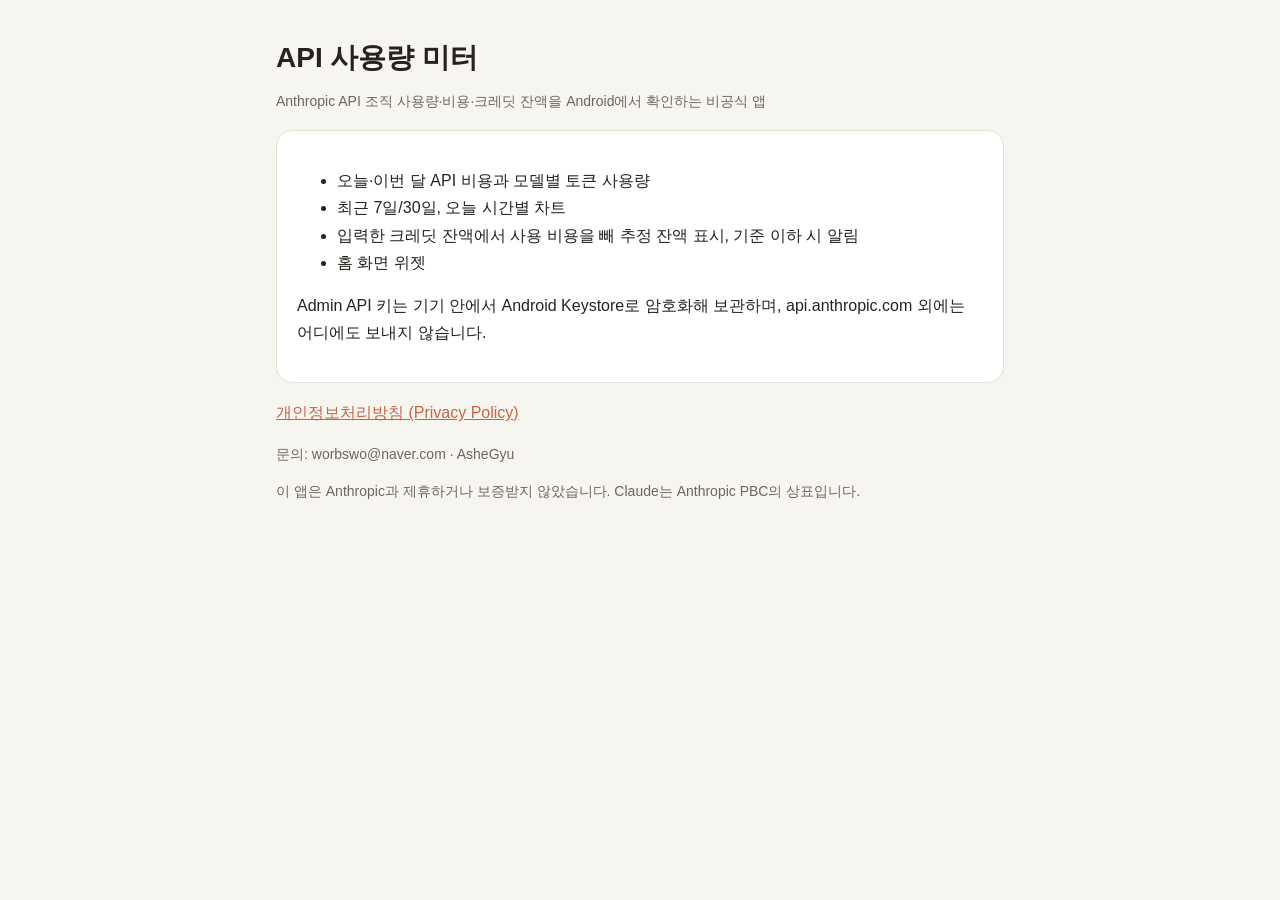
==== usage-meter/index.html @ 76734dc9 "API 사용량 미터 소개·개인정보처리방침 페이지 추가 (usage-meter/) 기존 사각성경 페이지와 app-ads.txt 는 그대로 두고 하위 폴더에 추가한다.  Co-Auth" ====
<!doctype html>
<html lang="ko">
<head>
<meta charset="utf-8">
<meta name="viewport" content="width=device-width, initial-scale=1">
<title>API 사용량 미터</title>
<link rel="stylesheet" href="style.css">
</head>
<body>
<main>
  <h1>API 사용량 미터</h1>
  <p class="muted">Anthropic API 조직 사용량·비용·크레딧 잔액을 Android에서 확인하는 비공식 앱</p>
  <div class="card">
    <ul>
      <li>오늘·이번 달 API 비용과 모델별 토큰 사용량</li>
      <li>최근 7일/30일, 오늘 시간별 차트</li>
      <li>입력한 크레딧 잔액에서 사용 비용을 빼 추정 잔액 표시, 기준 이하 시 알림</li>
      <li>홈 화면 위젯</li>
    </ul>
    <p>Admin API 키는 기기 안에서 Android Keystore로 암호화해 보관하며, api.anthropic.com 외에는 어디에도 보내지 않습니다.</p>
  </div>
  <p><a href="privacy-policy.html">개인정보처리방침 (Privacy Policy)</a></p>
  <p class="muted">문의: worbswo@naver.com · AsheGyu</p>
  <p class="muted">이 앱은 Anthropic과 제휴하거나 보증받지 않았습니다. Claude는 Anthropic PBC의 상표입니다.</p>
</main>
</body>
</html>
---- usage-meter/style.css ----
:root { --bg:#f7f5f0; --ink:#26221e; --muted:#6e665e; --accent:#c86442; --card:#ffffff; --line:#e6e0d6; }
@media (prefers-color-scheme: dark) { :root { --bg:#1f1e1b; --ink:#f1ede6; --muted:#b5ada3; --accent:#ffb59b; --card:#2a2925; --line:#3a3833; } }
* { box-sizing: border-box; }
body { margin:0; background:var(--bg); color:var(--ink); font:16px/1.7 -apple-system, "Apple SD Gothic Neo", "Noto Sans KR", "Malgun Gothic", sans-serif; }
main { max-width: 760px; margin: 0 auto; padding: 40px 16px 80px; }
h1 { font-size: 28px; line-height: 1.3; margin: 0 0 8px; }
h2 { font-size: 19px; margin: 32px 0 8px; padding-top: 8px; border-top: 1px solid var(--line); }
p, li { color: var(--ink); } .muted { color: var(--muted); font-size: 14px; }
a { color: var(--accent); }
table { width:100%; border-collapse: collapse; font-size: 14px; } th, td { border:1px solid var(--line); padding:8px; text-align:left; vertical-align: top; }
.card { background:var(--card); border:1px solid var(--line); border-radius:16px; padding:20px; margin:16px 0; }
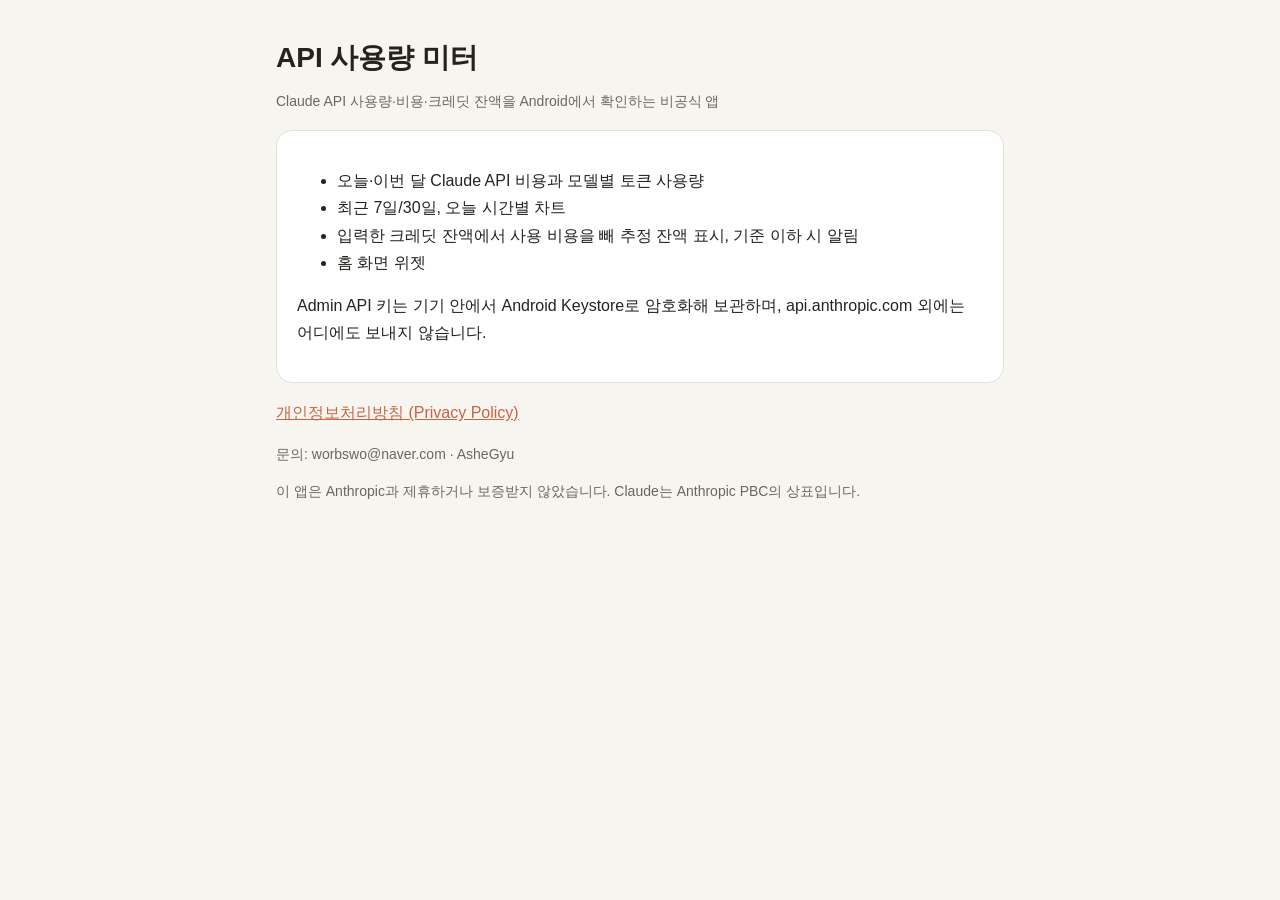
==== commit dcd61a43: "usage-meter 소개에 Claude API 명시 Co-Authored-By: Claude Opus 5.5 <noreply@anthropic.com> Claude-Session" ====
--- a/usage-meter/index.html
+++ b/usage-meter/index.html
@@ -9,10 +9,10 @@
 <body>
 <main>
   <h1>API 사용량 미터</h1>
-  <p class="muted">Anthropic API 조직 사용량·비용·크레딧 잔액을 Android에서 확인하는 비공식 앱</p>
+  <p class="muted">Claude API 사용량·비용·크레딧 잔액을 Android에서 확인하는 비공식 앱</p>
   <div class="card">
     <ul>
-      <li>오늘·이번 달 API 비용과 모델별 토큰 사용량</li>
+      <li>오늘·이번 달 Claude API 비용과 모델별 토큰 사용량</li>
       <li>최근 7일/30일, 오늘 시간별 차트</li>
       <li>입력한 크레딧 잔액에서 사용 비용을 빼 추정 잔액 표시, 기준 이하 시 알림</li>
       <li>홈 화면 위젯</li>
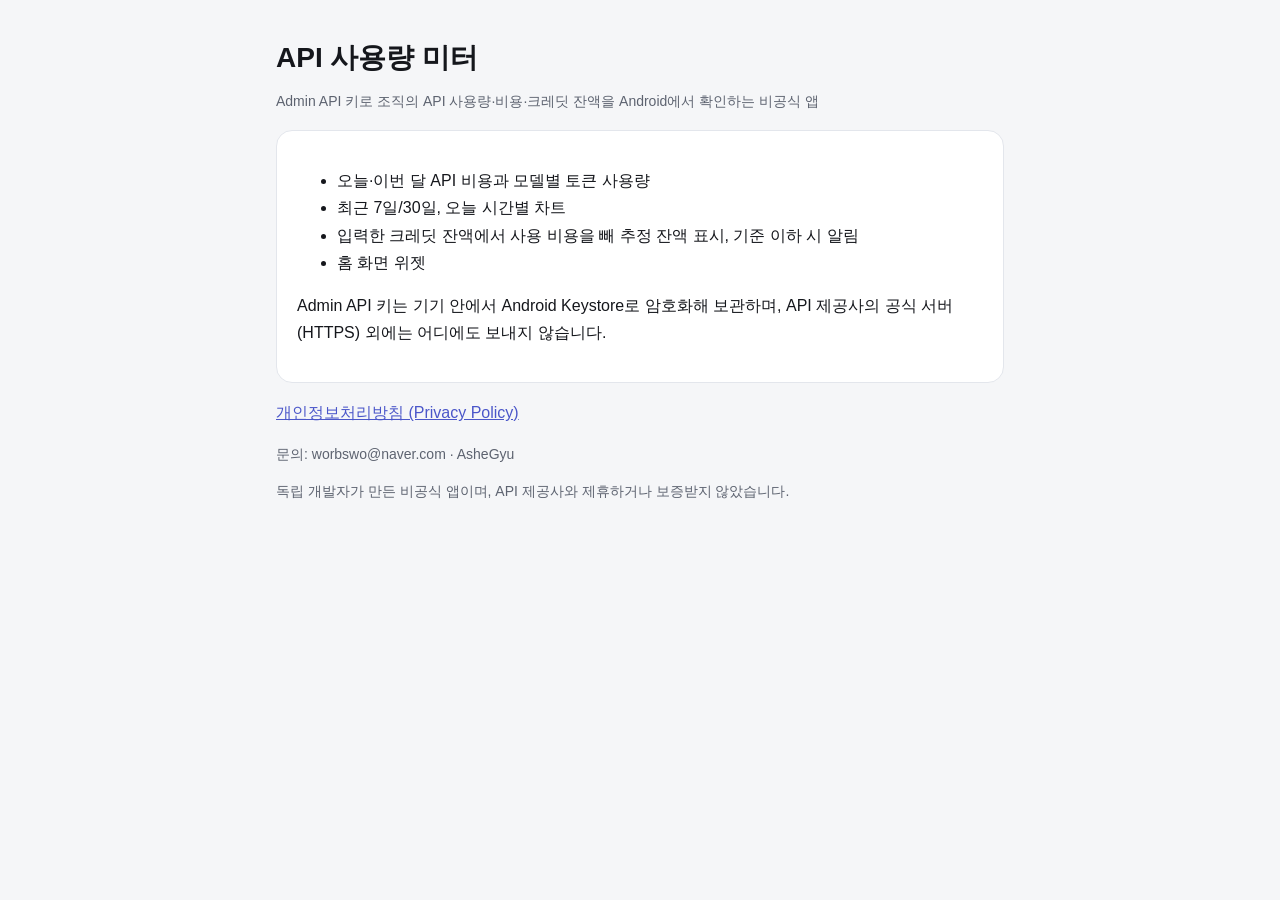
==== commit ade38574: "usage-meter: 브랜드 표현 제거, 인디고 색상으로 변경 Co-Authored-By: Claude Opus 5.5 <noreply@anthropic.com> Claude-S" ====
--- a/usage-meter/index.html
+++ b/usage-meter/index.html
@@ -9,19 +9,19 @@
 <body>
 <main>
   <h1>API 사용량 미터</h1>
-  <p class="muted">Claude API 사용량·비용·크레딧 잔액을 Android에서 확인하는 비공식 앱</p>
+  <p class="muted">Admin API 키로 조직의 API 사용량·비용·크레딧 잔액을 Android에서 확인하는 비공식 앱</p>
   <div class="card">
     <ul>
-      <li>오늘·이번 달 Claude API 비용과 모델별 토큰 사용량</li>
+      <li>오늘·이번 달 API 비용과 모델별 토큰 사용량</li>
       <li>최근 7일/30일, 오늘 시간별 차트</li>
       <li>입력한 크레딧 잔액에서 사용 비용을 빼 추정 잔액 표시, 기준 이하 시 알림</li>
       <li>홈 화면 위젯</li>
     </ul>
-    <p>Admin API 키는 기기 안에서 Android Keystore로 암호화해 보관하며, api.anthropic.com 외에는 어디에도 보내지 않습니다.</p>
+    <p>Admin API 키는 기기 안에서 Android Keystore로 암호화해 보관하며, API 제공사의 공식 서버(HTTPS) 외에는 어디에도 보내지 않습니다.</p>
   </div>
   <p><a href="privacy-policy.html">개인정보처리방침 (Privacy Policy)</a></p>
   <p class="muted">문의: worbswo@naver.com · AsheGyu</p>
-  <p class="muted">이 앱은 Anthropic과 제휴하거나 보증받지 않았습니다. Claude는 Anthropic PBC의 상표입니다.</p>
+  <p class="muted">독립 개발자가 만든 비공식 앱이며, API 제공사와 제휴하거나 보증받지 않았습니다.</p>
 </main>
 </body>
 </html>
--- a/usage-meter/style.css
+++ b/usage-meter/style.css
@@ -1,5 +1,5 @@
-:root { --bg:#f7f5f0; --ink:#26221e; --muted:#6e665e; --accent:#c86442; --card:#ffffff; --line:#e6e0d6; }
-@media (prefers-color-scheme: dark) { :root { --bg:#1f1e1b; --ink:#f1ede6; --muted:#b5ada3; --accent:#ffb59b; --card:#2a2925; --line:#3a3833; } }
+:root { --bg:#f5f6f8; --ink:#15171c; --muted:#5d6370; --accent:#4a56c9; --card:#ffffff; --line:#e3e6ec; }
+@media (prefers-color-scheme: dark) { :root { --bg:#0e1014; --ink:#eef0f4; --muted:#979da9; --accent:#9aa4ff; --card:#171a1f; --line:#262a31; } }
 * { box-sizing: border-box; }
 body { margin:0; background:var(--bg); color:var(--ink); font:16px/1.7 -apple-system, "Apple SD Gothic Neo", "Noto Sans KR", "Malgun Gothic", sans-serif; }
 main { max-width: 760px; margin: 0 auto; padding: 40px 16px 80px; }
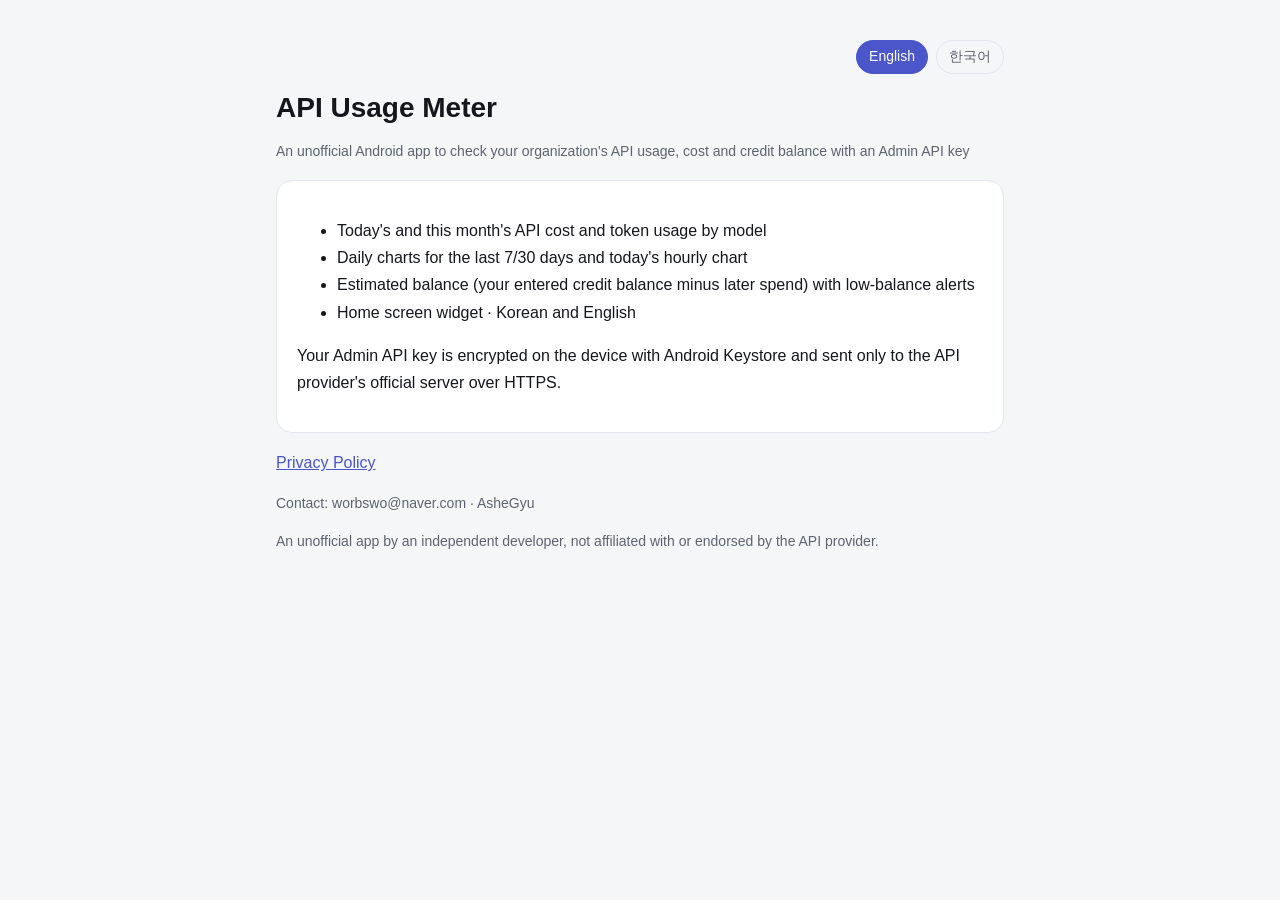
==== commit e9c36a96: "usage-meter: 영어·한국어 소개/개인정보처리방침 (브라우저 언어 자동 선택, ?lang= 전환) Co-Authored-By: Claude Opus 5.5 <noreply@" ====
--- a/usage-meter/index.html
+++ b/usage-meter/index.html
@@ -1,27 +1,57 @@
 <!doctype html>
-<html lang="ko">
+<html lang="en">
 <head>
 <meta charset="utf-8">
 <meta name="viewport" content="width=device-width, initial-scale=1">
-<title>API 사용량 미터</title>
+<title>API Usage Meter</title>
 <link rel="stylesheet" href="style.css">
 </head>
 <body>
 <main>
-  <h1>API 사용량 미터</h1>
-  <p class="muted">Admin API 키로 조직의 API 사용량·비용·크레딧 잔액을 Android에서 확인하는 비공식 앱</p>
-  <div class="card">
-    <ul>
-      <li>오늘·이번 달 API 비용과 모델별 토큰 사용량</li>
-      <li>최근 7일/30일, 오늘 시간별 차트</li>
-      <li>입력한 크레딧 잔액에서 사용 비용을 빼 추정 잔액 표시, 기준 이하 시 알림</li>
-      <li>홈 화면 위젯</li>
-    </ul>
-    <p>Admin API 키는 기기 안에서 Android Keystore로 암호화해 보관하며, API 제공사의 공식 서버(HTTPS) 외에는 어디에도 보내지 않습니다.</p>
-  </div>
-  <p><a href="privacy-policy.html">개인정보처리방침 (Privacy Policy)</a></p>
-  <p class="muted">문의: worbswo@naver.com · AsheGyu</p>
-  <p class="muted">독립 개발자가 만든 비공식 앱이며, API 제공사와 제휴하거나 보증받지 않았습니다.</p>
+  <nav class="lang"><a href="?lang=en" data-lang="en">English</a><a href="?lang=ko" data-lang="ko">한국어</a></nav>
+
+  <section data-section="en" lang="en">
+    <h1>API Usage Meter</h1>
+    <p class="muted">An unofficial Android app to check your organization's API usage, cost and credit balance with an Admin API key</p>
+    <div class="card">
+      <ul>
+        <li>Today's and this month's API cost and token usage by model</li>
+        <li>Daily charts for the last 7/30 days and today's hourly chart</li>
+        <li>Estimated balance (your entered credit balance minus later spend) with low-balance alerts</li>
+        <li>Home screen widget · Korean and English</li>
+      </ul>
+      <p>Your Admin API key is encrypted on the device with Android Keystore and sent only to the API provider's official server over HTTPS.</p>
+    </div>
+    <p><a href="privacy-policy.html?lang=en">Privacy Policy</a></p>
+    <p class="muted">Contact: worbswo@naver.com · AsheGyu</p>
+    <p class="muted">An unofficial app by an independent developer, not affiliated with or endorsed by the API provider.</p>
+  </section>
+
+  <section data-section="ko" lang="ko">
+    <h1>API 사용량 미터</h1>
+    <p class="muted">Admin API 키로 조직의 API 사용량·비용·크레딧 잔액을 Android에서 확인하는 비공식 앱</p>
+    <div class="card">
+      <ul>
+        <li>오늘·이번 달 API 비용과 모델별 토큰 사용량</li>
+        <li>최근 7일/30일, 오늘 시간별 차트</li>
+        <li>입력한 크레딧 잔액에서 사용 비용을 빼 추정 잔액 표시, 기준 이하 시 알림</li>
+        <li>홈 화면 위젯 · 한국어/영어 지원</li>
+      </ul>
+      <p>Admin API 키는 기기 안에서 Android Keystore로 암호화해 보관하며, API 제공사의 공식 서버(HTTPS) 외에는 어디에도 보내지 않습니다.</p>
+    </div>
+    <p><a href="privacy-policy.html?lang=ko">개인정보처리방침</a></p>
+    <p class="muted">문의: worbswo@naver.com · AsheGyu</p>
+    <p class="muted">독립 개발자가 만든 비공식 앱이며, API 제공사와 제휴하거나 보증받지 않았습니다.</p>
+  </section>
 </main>
+<script>
+(function () {
+  var p = new URLSearchParams(location.search).get("lang");
+  var l = (p === "ko" || p === "en") ? p : ((navigator.language || "").toLowerCase().indexOf("ko") === 0 ? "ko" : "en");
+  document.documentElement.lang = l;
+  document.querySelectorAll("[data-section]").forEach(function (s) { s.hidden = s.getAttribute("data-section") !== l; });
+  document.querySelectorAll("nav.lang a").forEach(function (a) { a.classList.toggle("active", a.getAttribute("data-lang") === l); });
+})();
+</script>
 </body>
 </html>
--- a/usage-meter/style.css
+++ b/usage-meter/style.css
@@ -9,3 +9,9 @@
 a { color: var(--accent); }
 table { width:100%; border-collapse: collapse; font-size: 14px; } th, td { border:1px solid var(--line); padding:8px; text-align:left; vertical-align: top; }
 .card { background:var(--card); border:1px solid var(--line); border-radius:16px; padding:20px; margin:16px 0; }
+nav.lang { display:flex; gap:8px; justify-content:flex-end; margin-bottom:16px; font-size:14px; }
+nav.lang a { padding:4px 12px; border:1px solid var(--line); border-radius:999px; text-decoration:none; color:var(--muted); }
+nav.lang a.active { background:var(--accent); border-color:var(--accent); color:#fff; }
+section[data-section] + section[data-section] { margin-top:48px; }
+table { table-layout: fixed; } th, td { overflow-wrap: anywhere; word-break: break-word; }
+p, li, a, code { overflow-wrap: anywhere; }
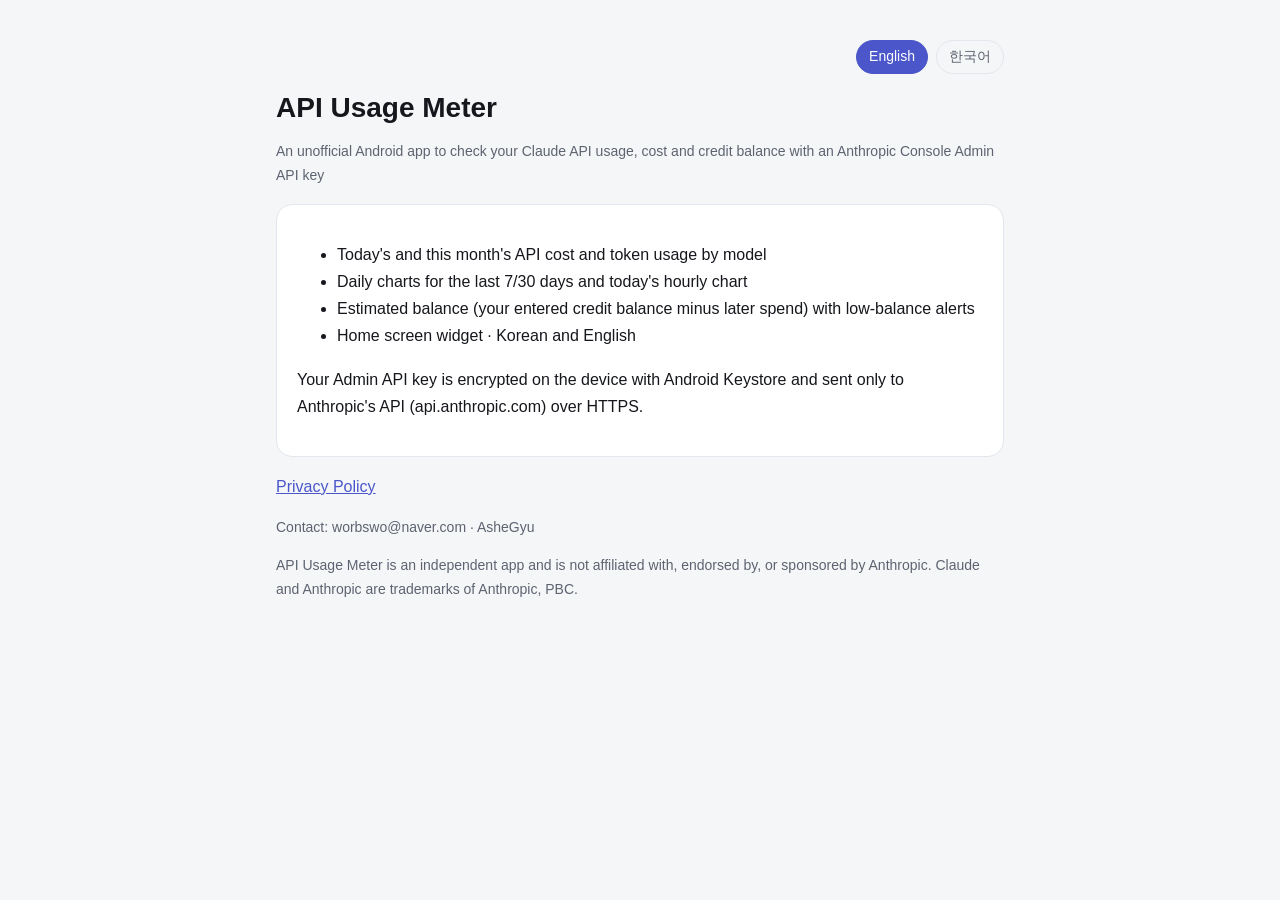
==== commit 96f2e43b: "usage-meter: 소개 문구에 Claude API 명시 (일반 텍스트, 비공식 고지 포함) Co-Authored-By: Claude Opus 5.5 <noreply@anthr" ====
--- a/usage-meter/index.html
+++ b/usage-meter/index.html
@@ -4,7 +4,7 @@
 <meta charset="utf-8">
 <meta name="viewport" content="width=device-width, initial-scale=1">
 <title>API Usage Meter</title>
-<link rel="stylesheet" href="style.css">
+<link rel="stylesheet" href="style.css?v=3">
 </head>
 <body>
 <main>
@@ -12,7 +12,7 @@
 
   <section data-section="en" lang="en">
     <h1>API Usage Meter</h1>
-    <p class="muted">An unofficial Android app to check your organization's API usage, cost and credit balance with an Admin API key</p>
+    <p class="muted">An unofficial Android app to check your Claude API usage, cost and credit balance with an Anthropic Console Admin API key</p>
     <div class="card">
       <ul>
         <li>Today's and this month's API cost and token usage by model</li>
@@ -20,16 +20,16 @@
         <li>Estimated balance (your entered credit balance minus later spend) with low-balance alerts</li>
         <li>Home screen widget · Korean and English</li>
       </ul>
-      <p>Your Admin API key is encrypted on the device with Android Keystore and sent only to the API provider's official server over HTTPS.</p>
+      <p>Your Admin API key is encrypted on the device with Android Keystore and sent only to Anthropic's API (api.anthropic.com) over HTTPS.</p>
     </div>
     <p><a href="privacy-policy.html?lang=en">Privacy Policy</a></p>
     <p class="muted">Contact: worbswo@naver.com · AsheGyu</p>
-    <p class="muted">An unofficial app by an independent developer, not affiliated with or endorsed by the API provider.</p>
+    <p class="muted">API Usage Meter is an independent app and is not affiliated with, endorsed by, or sponsored by Anthropic. Claude and Anthropic are trademarks of Anthropic, PBC.</p>
   </section>
 
   <section data-section="ko" lang="ko">
     <h1>API 사용량 미터</h1>
-    <p class="muted">Admin API 키로 조직의 API 사용량·비용·크레딧 잔액을 Android에서 확인하는 비공식 앱</p>
+    <p class="muted">Anthropic Console Admin API 키로 Claude API 사용량·비용·크레딧 잔액을 Android에서 확인하는 비공식 앱</p>
     <div class="card">
       <ul>
         <li>오늘·이번 달 API 비용과 모델별 토큰 사용량</li>
@@ -37,20 +37,49 @@
         <li>입력한 크레딧 잔액에서 사용 비용을 빼 추정 잔액 표시, 기준 이하 시 알림</li>
         <li>홈 화면 위젯 · 한국어/영어 지원</li>
       </ul>
-      <p>Admin API 키는 기기 안에서 Android Keystore로 암호화해 보관하며, API 제공사의 공식 서버(HTTPS) 외에는 어디에도 보내지 않습니다.</p>
+      <p>Admin API 키는 기기 안에서 Android Keystore로 암호화해 보관하며, Anthropic API(api.anthropic.com, HTTPS) 외에는 어디에도 보내지 않습니다.</p>
     </div>
     <p><a href="privacy-policy.html?lang=ko">개인정보처리방침</a></p>
     <p class="muted">문의: worbswo@naver.com · AsheGyu</p>
-    <p class="muted">독립 개발자가 만든 비공식 앱이며, API 제공사와 제휴하거나 보증받지 않았습니다.</p>
+    <p class="muted">API 사용량 미터는 독립 앱이며 Anthropic과 제휴하거나 Anthropic의 보증·후원을 받지 않았습니다. Claude 및 Anthropic은 Anthropic, PBC의 상표입니다.</p>
   </section>
 </main>
 <script>
 (function () {
-  var p = new URLSearchParams(location.search).get("lang");
-  var l = (p === "ko" || p === "en") ? p : ((navigator.language || "").toLowerCase().indexOf("ko") === 0 ? "ko" : "en");
-  document.documentElement.lang = l;
-  document.querySelectorAll("[data-section]").forEach(function (s) { s.hidden = s.getAttribute("data-section") !== l; });
-  document.querySelectorAll("nav.lang a").forEach(function (a) { a.classList.toggle("active", a.getAttribute("data-lang") === l); });
+  // 오래된 브라우저·인앱 브라우저에서도 동작하도록 ES5 문법만 사용
+  function pick() {
+    var m = /[?&]lang=(ko|en)\b/.exec(location.search);
+    if (m) return m[1];
+    var nav = (navigator.languages && navigator.languages[0]) || navigator.language || navigator.userLanguage || "";
+    return nav.toLowerCase().indexOf("ko") === 0 ? "ko" : "en";
+  }
+  function apply(l) {
+    document.documentElement.setAttribute("lang", l);
+    var secs = document.querySelectorAll("[data-section]");
+    for (var i = 0; i < secs.length; i++) {
+      var show = secs[i].getAttribute("data-section") === l;
+      secs[i].style.display = show ? "" : "none";
+      if (show) secs[i].removeAttribute("hidden"); else secs[i].setAttribute("hidden", "");
+    }
+    var links = document.querySelectorAll("nav.lang a");
+    for (var j = 0; j < links.length; j++) {
+      var on = links[j].getAttribute("data-lang") === l;
+      links[j].className = on ? "active" : "";
+      links[j].setAttribute("aria-current", on ? "true" : "false");
+    }
+  }
+  var links = document.querySelectorAll("nav.lang a");
+  for (var k = 0; k < links.length; k++) {
+    links[k].onclick = function (e) {
+      var l = this.getAttribute("data-lang");
+      apply(l);
+      try { history.replaceState(null, "", "?lang=" + l + location.hash); } catch (err) {}
+      window.scrollTo(0, 0);
+      if (e && e.preventDefault) e.preventDefault();
+      return false;
+    };
+  }
+  apply(pick());
 })();
 </script>
 </body>
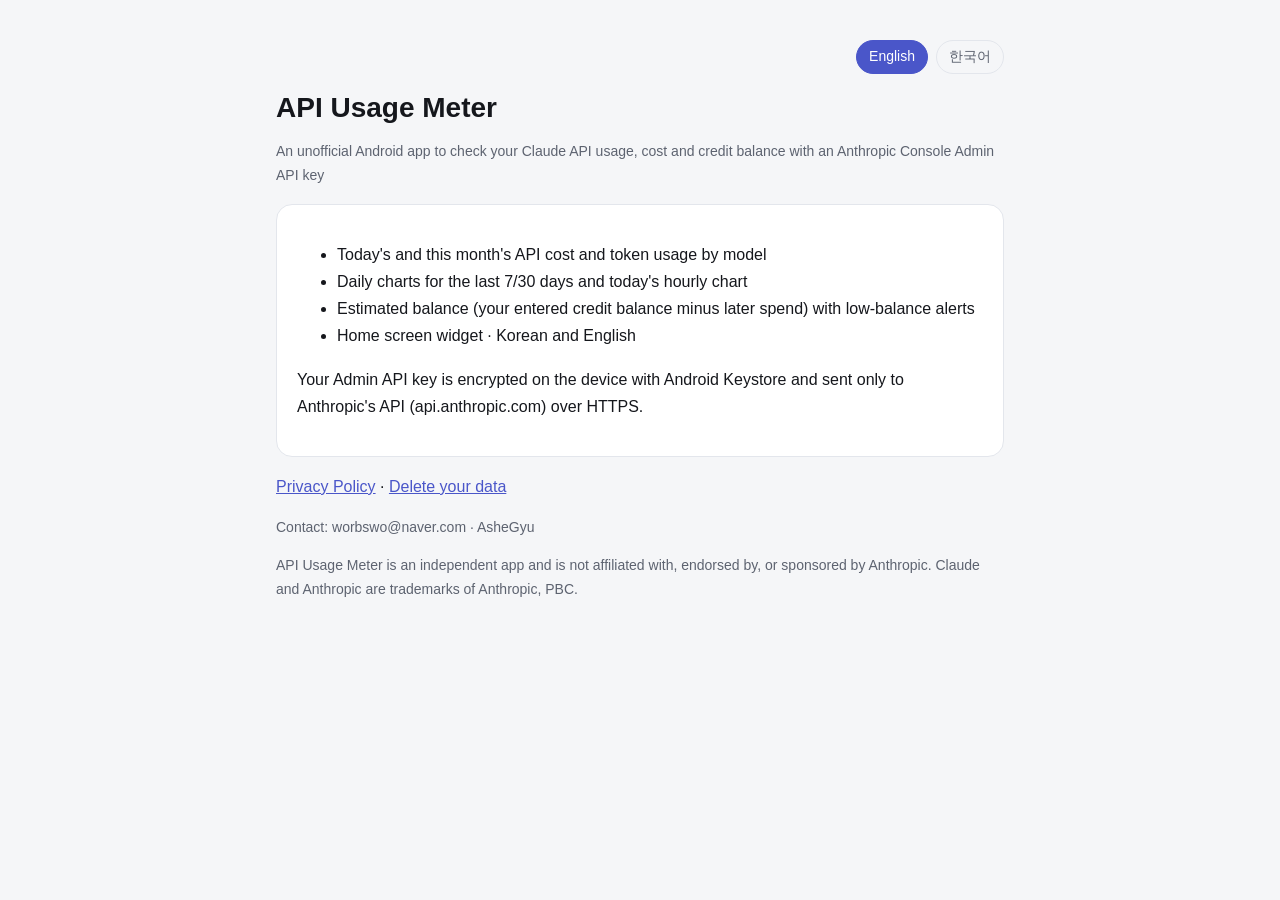
==== commit dd047ced: "usage-meter: 데이터 삭제 안내 페이지 추가 (영/한), 개인정보처리방침·소개에서 링크 Co-Authored-By: Claude Opus 5.5 <noreply@anthr" ====
--- a/usage-meter/index.html
+++ b/usage-meter/index.html
@@ -22,7 +22,7 @@
       </ul>
       <p>Your Admin API key is encrypted on the device with Android Keystore and sent only to Anthropic's API (api.anthropic.com) over HTTPS.</p>
     </div>
-    <p><a href="privacy-policy.html?lang=en">Privacy Policy</a></p>
+    <p><a href="privacy-policy.html?lang=en">Privacy Policy</a> · <a href="data-deletion.html?lang=en">Delete your data</a></p>
     <p class="muted">Contact: worbswo@naver.com · AsheGyu</p>
     <p class="muted">API Usage Meter is an independent app and is not affiliated with, endorsed by, or sponsored by Anthropic. Claude and Anthropic are trademarks of Anthropic, PBC.</p>
   </section>
@@ -39,7 +39,7 @@
       </ul>
       <p>Admin API 키는 기기 안에서 Android Keystore로 암호화해 보관하며, Anthropic API(api.anthropic.com, HTTPS) 외에는 어디에도 보내지 않습니다.</p>
     </div>
-    <p><a href="privacy-policy.html?lang=ko">개인정보처리방침</a></p>
+    <p><a href="privacy-policy.html?lang=ko">개인정보처리방침</a> · <a href="data-deletion.html?lang=ko">데이터 삭제 안내</a></p>
     <p class="muted">문의: worbswo@naver.com · AsheGyu</p>
     <p class="muted">API 사용량 미터는 독립 앱이며 Anthropic과 제휴하거나 Anthropic의 보증·후원을 받지 않았습니다. Claude 및 Anthropic은 Anthropic, PBC의 상표입니다.</p>
   </section>
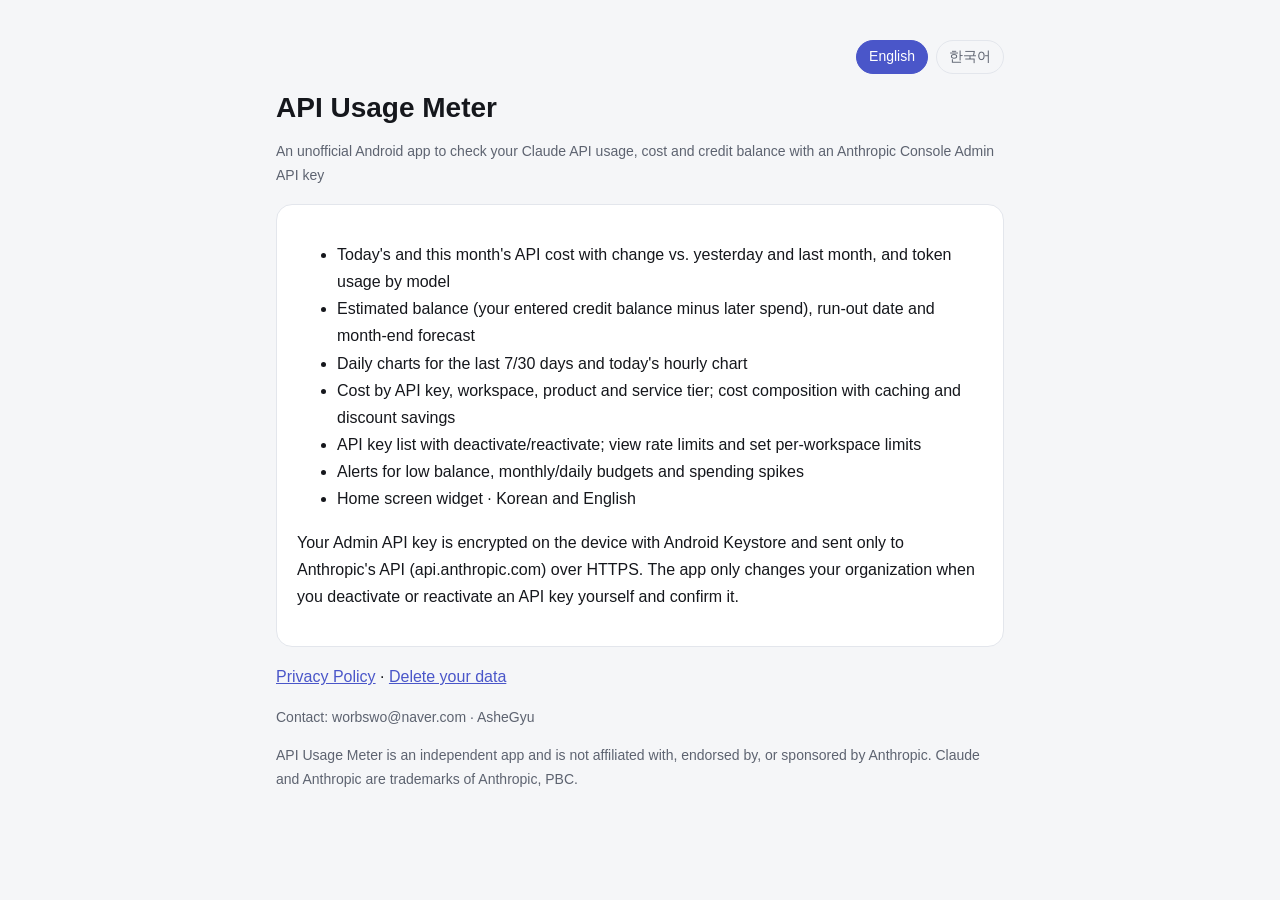
==== commit 99a0e04e: "usage-meter: 키 삭제 시 지워지는 데이터, 워크스페이스 Rate limit 변경 반영 (영/한) - 개인정보처리방침: 키 삭제 시 키·조회 결과·잔액·알림 기준·예산·알" ====
--- a/usage-meter/index.html
+++ b/usage-meter/index.html
@@ -15,12 +15,15 @@
     <p class="muted">An unofficial Android app to check your Claude API usage, cost and credit balance with an Anthropic Console Admin API key</p>
     <div class="card">
       <ul>
-        <li>Today's and this month's API cost and token usage by model</li>
+        <li>Today's and this month's API cost with change vs. yesterday and last month, and token usage by model</li>
+        <li>Estimated balance (your entered credit balance minus later spend), run-out date and month-end forecast</li>
         <li>Daily charts for the last 7/30 days and today's hourly chart</li>
-        <li>Estimated balance (your entered credit balance minus later spend) with low-balance alerts</li>
+        <li>Cost by API key, workspace, product and service tier; cost composition with caching and discount savings</li>
+        <li>API key list with deactivate/reactivate; view rate limits and set per-workspace limits</li>
+        <li>Alerts for low balance, monthly/daily budgets and spending spikes</li>
         <li>Home screen widget · Korean and English</li>
       </ul>
-      <p>Your Admin API key is encrypted on the device with Android Keystore and sent only to Anthropic's API (api.anthropic.com) over HTTPS.</p>
+      <p>Your Admin API key is encrypted on the device with Android Keystore and sent only to Anthropic's API (api.anthropic.com) over HTTPS. The app only changes your organization when you deactivate or reactivate an API key yourself and confirm it.</p>
     </div>
     <p><a href="privacy-policy.html?lang=en">Privacy Policy</a> · <a href="data-deletion.html?lang=en">Delete your data</a></p>
     <p class="muted">Contact: worbswo@naver.com · AsheGyu</p>
@@ -32,12 +35,15 @@
     <p class="muted">Anthropic Console Admin API 키로 Claude API 사용량·비용·크레딧 잔액을 Android에서 확인하는 비공식 앱</p>
     <div class="card">
       <ul>
-        <li>오늘·이번 달 API 비용과 모델별 토큰 사용량</li>
+        <li>오늘·이번 달 API 비용과 어제·지난달 대비 증감률, 모델별 토큰 사용량</li>
+        <li>입력한 크레딧 잔액에서 사용 비용을 빼 추정 잔액 표시, 소진 예상일과 월말 예상 비용</li>
         <li>최근 7일/30일, 오늘 시간별 차트</li>
-        <li>입력한 크레딧 잔액에서 사용 비용을 빼 추정 잔액 표시, 기준 이하 시 알림</li>
+        <li>API 키·워크스페이스·제품·서비스 티어별 비용, 캐시·할인 절감액이 보이는 비용 구성</li>
+        <li>API 키 목록과 비활성화·재활성화, Rate limit 확인과 워크스페이스별 한도 설정</li>
+        <li>잔액 부족, 월·일 예산, 지출 급증 알림</li>
         <li>홈 화면 위젯 · 한국어/영어 지원</li>
       </ul>
-      <p>Admin API 키는 기기 안에서 Android Keystore로 암호화해 보관하며, Anthropic API(api.anthropic.com, HTTPS) 외에는 어디에도 보내지 않습니다.</p>
+      <p>Admin API 키는 기기 안에서 Android Keystore로 암호화해 보관하며, Anthropic API(api.anthropic.com, HTTPS) 외에는 어디에도 보내지 않습니다. 앱이 조직 설정을 바꾸는 것은 사용자가 직접 API 키를 비활성화·재활성화하고 확인했을 때뿐입니다.</p>
     </div>
     <p><a href="privacy-policy.html?lang=ko">개인정보처리방침</a> · <a href="data-deletion.html?lang=ko">데이터 삭제 안내</a></p>
     <p class="muted">문의: worbswo@naver.com · AsheGyu</p>
